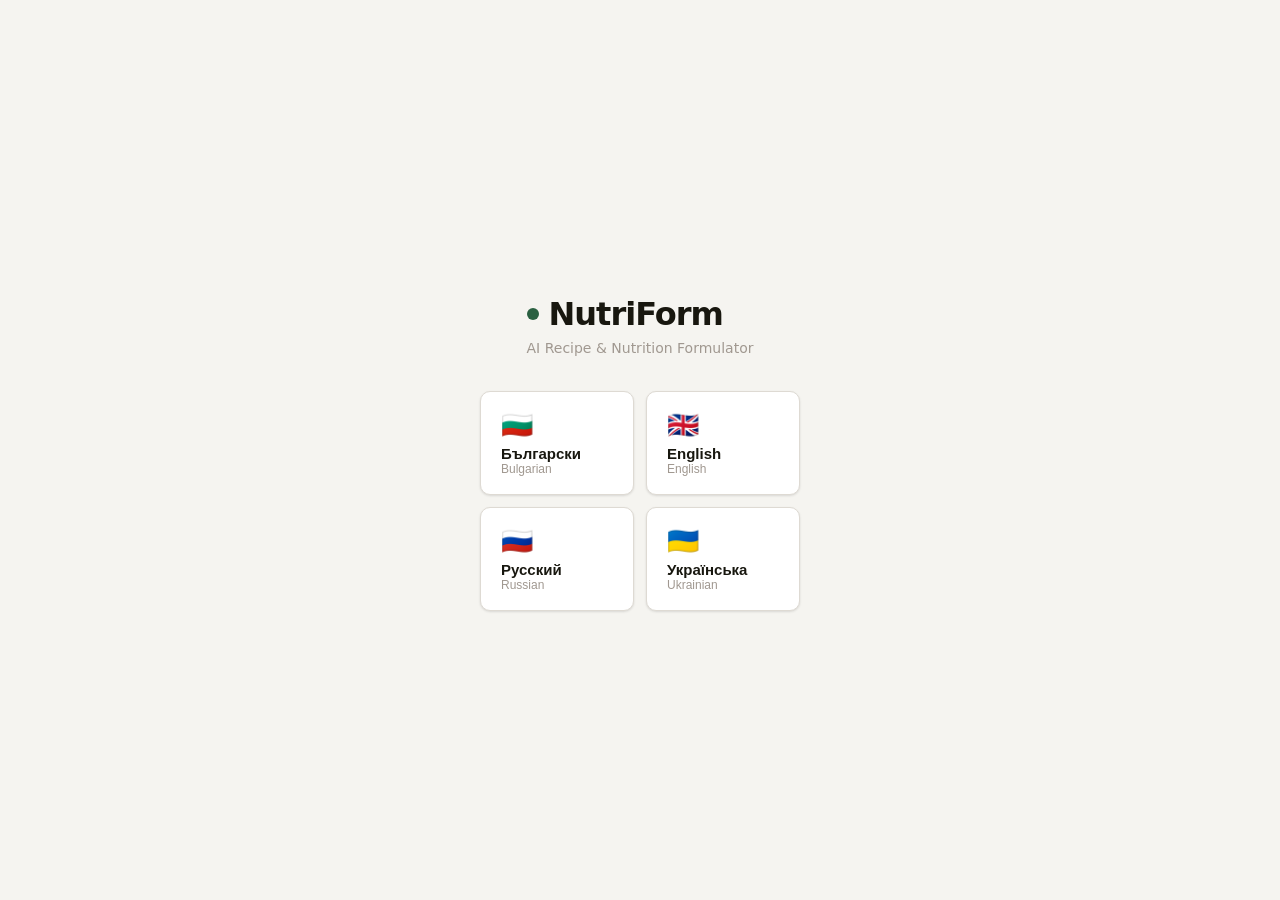
==== public/index.html @ 62bfd59a "Tier3 I+K: Nutri-Score оценка + проверка на хранителни твърдения - K: Nutri-Score A–E (официален опр" ====
<!DOCTYPE html>
<html lang="bg">
<head>
<meta charset="UTF-8">
<meta name="viewport" content="width=device-width, initial-scale=1.0, viewport-fit=cover">
<title>NutriForm</title>

<!-- PWA -->
<link rel="manifest" href="manifest.webmanifest">
<meta name="theme-color" content="#2a6041">
<meta name="description" content="Хранителни стойности, EU етикети и AI анализ на рецепти за храни и фуражи.">
<!-- iOS -->
<meta name="apple-mobile-web-app-capable" content="yes">
<meta name="mobile-web-app-capable" content="yes">
<meta name="apple-mobile-web-app-status-bar-style" content="default">
<meta name="apple-mobile-web-app-title" content="NutriForm">
<link rel="apple-touch-icon" href="icons/apple-touch-icon.png">
<link rel="icon" type="image/png" sizes="32x32" href="icons/favicon-32.png">

<link rel="preconnect" href="https://fonts.googleapis.com">
<link href="https://fonts.googleapis.com/css2?family=Caveat:wght@600&family=Playfair+Display:wght@800&family=Oswald:wght@600&family=Cormorant+Garamond:wght@700&display=swap" rel="stylesheet">
<link rel="stylesheet" href="styles.css">
</head>
<body>
 
<!-- LANGUAGE SELECTION SCREEN -->
<div id="lang-screen">
  <div>
    <div class="lang-logo"><div class="lang-logo-dot"></div>NutriForm</div>
    <div class="lang-tagline" id="lang-tagline">AI Recipe & Nutrition Formulator</div>
  </div>
  <div class="lang-grid">
    <button class="lang-btn" onclick="selectLang('bg')">
      <span class="flag">🇧🇬</span>
      <div class="lang-name">Български</div>
      <div class="lang-native">Bulgarian</div>
    </button>
    <button class="lang-btn" onclick="selectLang('en')">
      <span class="flag">🇬🇧</span>
      <div class="lang-name">English</div>
      <div class="lang-native">English</div>
    </button>
    <button class="lang-btn" onclick="selectLang('ru')">
      <span class="flag">🇷🇺</span>
      <div class="lang-name">Русский</div>
      <div class="lang-native">Russian</div>
    </button>
    <button class="lang-btn" onclick="selectLang('uk')">
      <span class="flag">🇺🇦</span>
      <div class="lang-name">Українська</div>
      <div class="lang-native">Ukrainian</div>
    </button>
  </div>
</div>
 
<!-- MAIN APP -->
<div id="app">
  <div class="topbar">
    <div class="logo"><div class="logo-dot"></div>NutriForm</div>
    <div class="topbar-right">
      <span id="topbar-sub" style="font-size:12px; color:var(--text3)"></span>
      <button class="lang-switch" onclick="switchLang()" id="lang-switch-btn">🌐 Language</button>
    </div>
  </div>
 
  <div class="layout">
    <!-- LEFT -->
    <div>
      <div class="mode-toggle" style="margin-bottom:1.25rem">
        <button class="mode-btn on" id="ptype-human" onclick="setProductType('human')">🍞 Human food</button>
        <button class="mode-btn" id="ptype-feed" onclick="setProductType('feed')">🐕 Pet feed</button>
      </div>
 
      <div class="card">
        <div class="card-header"><span>📋</span><h2 id="lbl-product-info">Product Info</h2></div>
        <div class="card-body">
          <div class="row">
            <div class="field" style="flex:2">
              <label id="lbl-product-name">Product name</label>
              <input type="text" id="product-name" oninput="onDataChange()">
            </div>
            <div class="field" style="flex:0 0 110px">
              <label id="lbl-serving">Serving (g)</label>
              <input type="number" id="serving-size" value="100" min="1" oninput="onDataChange()">
            </div>
          </div>
        </div>
      </div>
 
      <div class="card card-ingredients">
        <div class="card-header"><span>🧪</span><h2 id="lbl-ingredients">Ingredients</h2></div>
        <div class="card-body">
          <table class="ing-table">
            <thead>
              <tr>
                <th id="th-name">Ingredient</th>
                <th class="right" id="th-amount">Amount (g)</th>
                <th class="right" id="th-kcal">kcal</th>
                <th></th>
              </tr>
            </thead>
            <tbody id="ing-tbody"></tbody>
          </table>
 
          <div style="margin-top:12px; border-top:1px solid var(--border); padding-top:12px;">
            <div class="row" style="align-items:flex-end; gap:8px;">
              <div class="field" style="flex:2; margin-bottom:0; position:relative">
                <label id="lbl-add-ing">Add ingredient</label>
                <div class="ing-search-wrap">
                  <input type="text" id="ing-search" autocomplete="off" oninput="onIngSearch()" onkeydown="onIngKeydown(event)">
                  <div class="search-status" id="search-status"></div>
                </div>
                <div class="suggestions-dropdown" id="suggestions" style="display:none"></div>
              </div>
              <div class="field" style="flex:0 0 90px; margin-bottom:0">
                <label id="lbl-amount">Amount (g)</label>
                <input type="number" id="ing-amount" placeholder="g" min="0.1" step="0.1" onkeydown="if(event.key==='Enter') addIngredient()">
              </div>
              <div style="padding-bottom:1px">
                <button class="btn" onclick="addIngredient()" id="btn-add">+ Add</button>
              </div>
            </div>
            <div class="total-row">
              <span id="lbl-total-weight">Total batch weight:</span>
              <span id="total-weight-val" style="font-weight:600">0 g</span>
            </div>
            <div class="total-row" style="align-items:center">
              <span id="lbl-cooked-weight">Weight after cooking (g):</span>
              <input type="number" id="cooked-weight" min="0" step="1" placeholder="—" oninput="onDataChange()"
                style="width:90px; text-align:right; padding:4px 6px; font-size:13px; border:1px solid var(--border); border-radius:5px; background:var(--surface); color:var(--text); font-family:inherit;">
            </div>
            <div id="cooked-hint" style="font-size:11px; color:var(--text3); margin-top:4px;"></div>
          </div>
        </div>
      </div>
 
      <div class="card">
        <div class="card-header"><span>⚠️</span><h2 id="lbl-allergens">Allergens (EU 1169/2011)</h2></div>
        <div class="card-body">
          <div class="allergen-grid" id="allergen-grid"></div>
        </div>
      </div>

      <div class="card">
        <div class="card-header"><span>🧫</span><h2 id="lbl-additives">Additives (E numbers)</h2></div>
        <div class="card-body">
          <div class="row" style="align-items:flex-end; gap:8px;">
            <div class="field" style="flex:1; margin-bottom:0">
              <label id="lbl-additive-pick">Add additive</label>
              <select id="additive-select"></select>
            </div>
            <div style="padding-bottom:1px">
              <button class="btn" id="btn-add-additive" onclick="addAdditiveFromSelect()">+ Add</button>
            </div>
          </div>
          <button class="btn" id="btn-add-custom-additive" onclick="addCustomAdditive()" style="margin-top:8px; font-size:12px;">+ Other additive…</button>
          <div id="additive-list" style="margin-top:10px"></div>
        </div>
      </div>

      <div class="card">
        <div class="card-header"><span>💾</span><h2 id="lbl-saved">Saved recipes</h2></div>
        <div class="card-body">
          <button class="btn btn-green" id="btn-save-recipe" onclick="saveCurrentRecipe()">💾 Save recipe</button>
          <div id="saved-status"></div>
          <div id="saved-list"></div>
        </div>
      </div>
    </div>

    <!-- RIGHT -->
    <div class="card">
      <div class="tabs">
        <button class="tab-btn active" onclick="showTab('nutrition')" id="tab-btn-nutrition">Nutrition</button>
        <button class="tab-btn" onclick="showTab('label')" id="tab-btn-label">Label</button>
        <button class="tab-btn" onclick="showTab('ai')" id="tab-btn-ai">AI Analysis</button>
      </div>
 
      <!-- NUTRITION -->
      <div class="tab-pane active" id="pane-nutrition">
        <div class="macro-grid">
          <div class="macro-cell"><div class="macro-val" id="r-cal">—</div><div class="macro-lbl" id="lbl-kcal">kcal</div></div>
          <div class="macro-cell"><div class="macro-val" id="r-prot">—</div><div class="macro-lbl" id="lbl-prot">protein</div></div>
          <div class="macro-cell"><div class="macro-val" id="r-carb">—</div><div class="macro-lbl" id="lbl-carb">carbs</div></div>
          <div class="macro-cell"><div class="macro-val" id="r-fat">—</div><div class="macro-lbl" id="lbl-fat">fat</div></div>
        </div>
        <div style="font-size:12px; color:var(--text3); margin-bottom:12px" id="per-serving-label">Per 100g serving</div>
        <div id="detail-rows"></div>
        <div class="prog-wrap" id="prog-wrap" style="display:none">
          <div class="prog-label" id="lbl-macro-dist">Macro distribution</div>
          <div class="prog-row">
            <div class="prog-header"><span id="lbl-pr-prot">Protein</span><span id="pct-prot">0%</span></div>
            <div class="prog-bar"><div class="prog-fill" id="bar-prot" style="width:0%;background:var(--green)"></div></div>
          </div>
          <div class="prog-row">
            <div class="prog-header"><span id="lbl-pr-carb">Carbs</span><span id="pct-carb">0%</span></div>
            <div class="prog-bar"><div class="prog-fill" id="bar-carb" style="width:0%;background:#d4840a"></div></div>
          </div>
          <div class="prog-row">
            <div class="prog-header"><span id="lbl-pr-fat">Fat</span><span id="pct-fat">0%</span></div>
            <div class="prog-bar"><div class="prog-fill" id="bar-fat" style="width:0%;background:#c44a2a"></div></div>
          </div>
        </div>
        <div id="quality-panel"></div>
      </div>
 
      <!-- LABEL -->
      <div class="tab-pane" id="pane-label">
        <div class="mode-toggle">
          <button class="mode-btn on" id="mode-calc" onclick="setLabelMode('calc')">Calculated</button>
          <button class="mode-btn" id="mode-lab" onclick="setLabelMode('lab')">Lab analysis</button>
        </div>
        <div id="feed-inputs" style="display:none">
          <div class="lab-note" id="feed-note">Enter analytical constituents from your lab report (BFSA/БАБХ).</div>
          <div class="lab-grid">
            <div class="field"><label id="fl-protein">Crude protein (%)</label><input type="number" id="feed-protein" step="0.1" min="0" oninput="updateResults()"></div>
            <div class="field"><label id="fl-fat">Crude fats (%)</label><input type="number" id="feed-fat" step="0.1" min="0" oninput="updateResults()"></div>
            <div class="field"><label id="fl-fibre">Crude fibre (%)</label><input type="number" id="feed-fibre" step="0.1" min="0" oninput="updateResults()"></div>
            <div class="field"><label id="fl-ash">Crude ash (%)</label><input type="number" id="feed-ash" step="0.1" min="0" oninput="updateResults()"></div>
            <div class="field"><label id="fl-moisture">Moisture (%)</label><input type="number" id="feed-moisture" step="0.1" min="0" oninput="updateResults()"></div>
            <div class="field"><label id="fl-species">Species</label>
              <select id="feed-species" onchange="updateResults()">
                <option value="dog">Dog</option>
                <option value="cat">Cat</option>
              </select>
            </div>
          </div>
          <div class="field"><label id="fl-additives">Additives (vitamins, trace elements) — optional</label>
            <input type="text" id="feed-additives" oninput="updateResults()" placeholder="Vitamin A 12000 IU/kg; Vitamin D3 1200 IU/kg; Zinc 95 mg/kg">
          </div>
          <div class="field"><label id="fl-composition">Composition (ingredients, descending order)</label>
            <input type="text" id="feed-composition" oninput="updateResults()" placeholder="Chicken meat (40%), rice, carrots, fish oil...">
          </div>
        </div>
        <div id="lab-inputs" style="display:none">
          <div class="lab-note" id="lab-note">Enter values per 100 g from your laboratory report.</div>
          <div class="lab-grid">
            <div class="field"><label id="ll-kcal">Energy (kcal)</label><input type="number" id="lab-kcal" step="0.1" min="0" oninput="updateResults()"></div>
            <div class="field"><label id="ll-fat">Fat (g)</label><input type="number" id="lab-fat" step="0.1" min="0" oninput="updateResults()"></div>
            <div class="field"><label id="ll-satfat">Saturates (g)</label><input type="number" id="lab-satfat" step="0.1" min="0" oninput="updateResults()"></div>
            <div class="field"><label id="ll-carb">Carbohydrate (g)</label><input type="number" id="lab-carb" step="0.1" min="0" oninput="updateResults()"></div>
            <div class="field"><label id="ll-sugar">Sugars (g)</label><input type="number" id="lab-sugar" step="0.1" min="0" oninput="updateResults()"></div>
            <div class="field"><label id="ll-fiber">Fibre (g)</label><input type="number" id="lab-fiber" step="0.1" min="0" oninput="updateResults()"></div>
            <div class="field"><label id="ll-prot">Protein (g)</label><input type="number" id="lab-prot" step="0.1" min="0" oninput="updateResults()"></div>
            <div class="field"><label id="ll-salt">Salt (g)</label><input type="number" id="lab-salt" step="0.01" min="0" oninput="updateResults()"></div>
          </div>
        </div>
        <div class="eu-label" id="eu-label">
          <div class="el-title" id="el-name">Product</div>
          <div class="el-serv" id="el-batch"></div>
          <div style="font-size:12px; font-weight:700; border-bottom:4px solid #111; padding-bottom:3px; margin-bottom:3px;" id="el-per100">Хранителна информация на 100 г</div>
          <div id="el-rows"></div>
          <div class="el-composition" id="el-composition" style="display:none"></div>
          <div class="el-allergens" id="el-allergens" style="display:none"></div>
          <div class="el-note" id="el-note"></div>
        </div>
        <label class="quid-row" style="display:flex; align-items:center; gap:8px; margin-top:12px; font-size:13px; text-transform:none; letter-spacing:0; color:var(--text); cursor:pointer; font-weight:400;">
          <input type="checkbox" id="quid-toggle" onchange="updateResults()" style="width:auto;">
          <span id="lbl-quid">Show ingredient % (QUID)</span>
        </label>
        <div class="print-controls" style="grid-template-columns:1fr 1fr; border-top:none; padding-top:0; margin-top:14px;">
          <div>
            <label id="lbl-font">Font</label>
            <select id="label-font" onchange="applyLabelDesign()">
              <option value="narrow">Narrow</option>
              <option value="modern">Modern</option>
              <option value="classic">Classic</option>
            </select>
          </div>
          <div>
            <label id="lbl-title-font">Title font</label>
            <select id="label-title-font" onchange="applyLabelDesign()">
              <option value="same">Same as table</option>
              <option value="script">Script ✍</option>
              <option value="elegant">Elegant</option>
              <option value="bold">Bold poster</option>
              <option value="garamond">Garamond</option>
            </select>
          </div>
          <div>
            <label id="lbl-border">Border</label>
            <select id="label-border" onchange="applyLabelDesign()">
              <option value="thick">■ Thick</option>
              <option value="thin">□ Thin</option>
              <option value="none">— None</option>
            </select>
          </div>
          <div>
            <label id="lbl-color">Color</label>
            <select id="label-color" onchange="applyLabelDesign()">
              <option value="#111111">⬛ Black</option>
              <option value="#1d4a33">🟩 Green</option>
              <option value="#1a3a5c">🟦 Navy</option>
              <option value="#4a2c17">🟫 Brown</option>
              <option value="#6b1d2a">🟥 Bordeaux</option>
              <option value="#4a3463">🟪 Plum</option>
              <option value="#1f5c5c">🌊 Teal</option>
              <option value="#8a5a1e">🟨 Ochre</option>
              <option value="#3d3d3d">◼ Graphite</option>
              <option value="#5c4033">🤎 Chocolate</option>
            </select>
          </div>
        </div>
        <div class="print-controls">
          <div>
            <label id="lbl-label-size">Label size</label>
            <select id="label-size">
              <option value="S">S — 55×70 mm (12/стр.)</option>
              <option value="M" selected>M — 70×95 mm (6/стр.)</option>
              <option value="L">L — 95×130 mm (2/стр.)</option>
            </select>
          </div>
          <div>
            <label id="lbl-copies">Copies</label>
            <input type="number" id="label-copies" value="6" min="1" max="30">
          </div>
        </div>
        <button class="btn btn-green" onclick="printLabels()" style="margin-top:12px" id="btn-print">🖨 Print labels</button>
      </div>
 
      <!-- AI -->
      <div class="tab-pane" id="pane-ai">
        <button class="btn btn-green" onclick="analyzeWithAI()" id="btn-analyze">✨ Analyze with AI</button>
        <div style="margin-top:16px; padding-top:14px; border-top:1px solid var(--border)">
          <div class="goal-select">
            <label id="lbl-goal">Improvement goal</label>
            <select id="improve-goal">
              <option value="protein">↑ Protein</option>
              <option value="salt">↓ Salt</option>
              <option value="fiber">↑ Fiber</option>
              <option value="kcal">↓ Calories</option>
              <option value="overall">★ Overall</option>
            </select>
          </div>
          <button class="btn btn-amber" onclick="improveRecipe()" id="btn-improve">🔧 Improve recipe</button>
        </div>
        <div id="ai-output"></div>
      </div>
    </div>
  </div>
</div>

<!-- Редактор на хранителни стойности на съставка -->
<div id="edit-modal" class="modal-overlay" style="display:none">
  <div class="modal-card">
    <h3 id="em-title" class="modal-title"></h3>
    <div id="em-name" class="em-name"></div>
    <div class="em-grid">
      <div class="em-field"><span></span><input id="em-cal" type="number" step="0.1" min="0"></div>
      <div class="em-field"><span></span><input id="em-prot" type="number" step="0.1" min="0"></div>
      <div class="em-field"><span></span><input id="em-carb" type="number" step="0.1" min="0"></div>
      <div class="em-field"><span></span><input id="em-fat" type="number" step="0.1" min="0"></div>
      <div class="em-field"><span></span><input id="em-sat" type="number" step="0.1" min="0"></div>
      <div class="em-field"><span></span><input id="em-fiber" type="number" step="0.1" min="0"></div>
      <div class="em-field"><span></span><input id="em-sugar" type="number" step="0.1" min="0"></div>
      <div class="em-field"><span></span><input id="em-sodium" type="number" step="1" min="0"></div>
    </div>
    <div class="em-actions">
      <button id="em-save" class="btn btn-green" onclick="saveEditIngredient()"></button>
      <button id="em-cancel" class="btn" onclick="closeEditModal()"></button>
    </div>
  </div>
</div>

<script src="data.js"></script>
<script src="app.js"></script>
<script>
  // Регистрация на service worker (PWA — офлайн + инсталиране)
  if ('serviceWorker' in navigator) {
    window.addEventListener('load', () => {
      navigator.serviceWorker.register('sw.js').catch(() => {});
    });
  }
</script>
</body>
</html>
---- public/styles.css ----
:root {
  --bg: #f5f4f0;
  --surface: #ffffff;
  --surface2: #edecea;
  --border: #dedad3;
  --border2: #c8c3ba;
  --text: #18170f;
  --text2: #6a6358;
  --text3: #a09890;
  --green: #2a6041;
  --green-bg: #d4eddc;
  --green-light: #e8f5eb;
  --amber: #7a5a18;
  --amber-bg: #fef0c0;
  --red: #8f2a22;
  --red-bg: #fde4e2;
  --blue: #1a4f7a;
  --blue-bg: #dbeafe;
  --radius: 10px;
  --rsm: 6px;
  --shadow: 0 1px 3px rgba(0,0,0,0.07), 0 1px 2px rgba(0,0,0,0.05);
}
* { box-sizing: border-box; margin: 0; padding: 0; }
html { background: var(--bg); overscroll-behavior: none; }
body { font-family: -apple-system, BlinkMacSystemFont, 'Segoe UI', system-ui, sans-serif; background: var(--bg); color: var(--text); min-height: 100vh; font-size: 15px; line-height: 1.5; overscroll-behavior: none; }
 
/* LANG SCREEN */
#lang-screen {
  position: fixed; inset: 0; background: var(--bg);
  display: flex; align-items: center; justify-content: center;
  z-index: 100; flex-direction: column; gap: 2rem;
}
.lang-logo { font-size: 32px; font-weight: 700; letter-spacing: -1px; color: var(--text); display: flex; align-items: center; gap: 10px; }
.lang-logo-dot { width: 12px; height: 12px; background: var(--green); border-radius: 50%; }
.lang-tagline { font-size: 14px; color: var(--text3); text-align: center; }
.lang-grid { display: grid; grid-template-columns: repeat(2, 1fr); gap: 12px; width: 320px; }
.lang-btn {
  padding: 18px 20px; border-radius: var(--radius); border: 1.5px solid var(--border);
  background: var(--surface); cursor: pointer; text-align: left;
  transition: all 0.15s; box-shadow: var(--shadow);
}
.lang-btn:hover { border-color: var(--green); background: var(--green-light); }
.lang-btn .flag { font-size: 26px; display: block; margin-bottom: 4px; }
.lang-btn .lang-name { font-size: 15px; font-weight: 600; color: var(--text); }
.lang-btn .lang-native { font-size: 12px; color: var(--text3); }
 
/* APP */
#app { display: none; }
.topbar {
  background: var(--surface); border-bottom: 1px solid var(--border);
  padding: 0 2rem; display: flex; align-items: center; justify-content: space-between;
  height: 54px; position: sticky; top: 0; z-index: 10; box-shadow: var(--shadow);
}
.logo { font-size: 18px; font-weight: 700; letter-spacing: -0.5px; display: flex; align-items: center; gap: 8px; }
.logo-dot { width: 9px; height: 9px; background: var(--green); border-radius: 50%; }
.topbar-right { display: flex; align-items: center; gap: 10px; }
.lang-switch { font-size: 12px; color: var(--text3); cursor: pointer; padding: 4px 8px; border-radius: var(--rsm); border: 1px solid var(--border); background: transparent; }
.lang-switch:hover { background: var(--surface2); }
 
.layout {
  max-width: 1140px; margin: 0 auto; padding: 1.5rem 2rem;
  display: grid; grid-template-columns: 1fr 400px; gap: 1.5rem; align-items: start;
}
@media (max-width: 820px) { .layout { grid-template-columns: 1fr; padding: 1rem; } }
 
.card { background: var(--surface); border: 1px solid var(--border); border-radius: var(--radius); overflow: hidden; box-shadow: var(--shadow); margin-bottom: 1.25rem; }
.card:last-child { margin-bottom: 0; }
/* картата „Съставки" не бива да отрязва падащото меню с предложенията */
.card-ingredients { overflow: visible; }
.card-ingredients > .card-header { border-top-left-radius: var(--radius); border-top-right-radius: var(--radius); }
.card-header { padding: 0.875rem 1.25rem; border-bottom: 1px solid var(--border); display: flex; align-items: center; gap: 8px; background: var(--surface); }
.card-header h2 { font-size: 13px; font-weight: 600; color: var(--text); letter-spacing: 0.01em; }
.card-body { padding: 1.25rem; }
 
label { font-size: 11px; font-weight: 600; color: var(--text2); display: block; margin-bottom: 5px; text-transform: uppercase; letter-spacing: 0.05em; }
input[type=text], input[type=number], input[type=password], select {
  width: 100%; padding: 8px 10px; border: 1px solid var(--border); border-radius: var(--rsm);
  font-size: 14px; background: var(--bg); color: var(--text); outline: none; transition: border-color 0.15s;
  font-family: inherit;
}
input:focus, select:focus { border-color: var(--green); box-shadow: 0 0 0 3px rgba(42,96,65,0.1); }
.field { margin-bottom: 1rem; }
.row { display: flex; gap: 10px; }
.row .field { flex: 1; }
 
/* INGREDIENT SEARCH */
.ing-search-wrap { position: relative; }
.ing-search-wrap input { padding-right: 80px; }
.search-status {
  position: absolute; right: 8px; top: 50%; transform: translateY(-50%);
  font-size: 11px; color: var(--text3); display: flex; align-items: center; gap: 4px;
}
.search-spinner { width: 12px; height: 12px; border: 1.5px solid var(--border); border-top-color: var(--green); border-radius: 50%; animation: spin 0.7s linear infinite; }
@keyframes spin { to { transform: rotate(360deg); } }
 
.suggestions-dropdown {
  position: absolute; top: calc(100% + 4px); left: 0; right: 0;
  background: var(--surface); border: 1px solid var(--border); border-radius: var(--radius);
  box-shadow: 0 8px 24px rgba(0,0,0,0.12); z-index: 50; max-height: 280px; overflow-y: auto;
}
.suggestion-item {
  padding: 10px 14px; cursor: pointer; font-size: 13px; transition: background 0.1s;
  border-bottom: 1px solid var(--border); display: flex; justify-content: space-between; align-items: center;
}
.suggestion-item:last-child { border-bottom: none; }
.suggestion-item:hover, .suggestion-item.selected { background: var(--green-light); }
.suggestion-item .sug-name { font-weight: 500; }
.suggestion-item .sug-kcal { font-size: 11px; color: var(--text3); }
.suggestion-source { font-size: 10px; padding: 1px 5px; border-radius: 3px; margin-left: 6px; }
.src-usda { background: var(--blue-bg); color: var(--blue); }
.src-ai { background: var(--green-bg); color: var(--green); }
.src-local { background: var(--surface2); color: var(--text2); }
.no-results { padding: 14px; font-size: 13px; color: var(--text3); text-align: center; }
 
/* TABLE */
.ing-table { width: 100%; border-collapse: collapse; }
.ing-table th { font-size: 10px; color: var(--text3); font-weight: 600; text-align: left; padding: 4px 8px 8px; text-transform: uppercase; letter-spacing: 0.05em; }
.ing-table th.right { text-align: right; }
.ing-table td { padding: 6px 8px; border-top: 1px solid var(--border); font-size: 13px; vertical-align: middle; }
.ing-table tr:hover td { background: var(--bg); }
.ing-name-cell { font-weight: 500; display: flex; align-items: center; gap: 6px; flex-wrap: wrap; }
.badge { font-size: 10px; padding: 1px 6px; border-radius: 3px; font-weight: 500; }
.badge-ai { background: var(--green-bg); color: var(--green); }
.badge-usda { background: var(--blue-bg); color: var(--blue); }
.badge-unk { background: var(--amber-bg); color: var(--amber); }
.del-btn { width: 28px; height: 28px; border-radius: 5px; border: 1px solid var(--border); background: transparent; cursor: pointer; color: var(--text3); font-size: 13px; display: flex; align-items: center; justify-content: center; transition: all 0.12s; }
.del-btn:hover { background: var(--red-bg); color: var(--red); border-color: #f0b0aa; }
.total-row { display: flex; justify-content: space-between; font-size: 12px; color: var(--text2); padding: 8px 0 0; border-top: 1px solid var(--border); margin-top: 8px; }
 
.btn { padding: 8px 14px; border-radius: var(--rsm); border: 1px solid var(--border); background: var(--surface); cursor: pointer; font-size: 13px; font-weight: 500; color: var(--text); transition: all 0.12s; font-family: inherit; }
.btn:hover { background: var(--bg); border-color: var(--border2); }
.btn-green { background: var(--green); color: #fff; border-color: var(--green); width: 100%; padding: 10px; font-size: 14px; }
.btn-green:hover { background: #235236; }
.btn-green:disabled { background: var(--border2); border-color: var(--border2); cursor: not-allowed; }
 
/* TABS */
.tabs { display: flex; border-bottom: 1px solid var(--border); }
.tab-btn { padding: 11px 16px; font-size: 13px; font-weight: 500; border: none; background: transparent; cursor: pointer; color: var(--text2); border-bottom: 2px solid transparent; margin-bottom: -1px; transition: all 0.15s; font-family: inherit; }
.tab-btn.active { color: var(--green); border-bottom-color: var(--green); }
.tab-pane { display: none; padding: 1.25rem; }
.tab-pane.active { display: block; }
 
/* MACROS */
.macro-grid { display: grid; grid-template-columns: repeat(4,1fr); gap: 8px; margin-bottom: 1rem; }
.macro-cell { background: var(--bg); border-radius: var(--rsm); padding: 12px 6px; text-align: center; }
.macro-val { font-size: 20px; font-weight: 700; }
.macro-lbl { font-size: 10px; color: var(--text3); margin-top: 2px; text-transform: uppercase; letter-spacing: 0.04em; }
.detail-row { display: flex; justify-content: space-between; font-size: 13px; padding: 5px 0; border-top: 1px solid var(--border); }
.detail-row .lbl { color: var(--text2); }
.detail-row .val { font-weight: 500; }
.prog-wrap { margin-top: 1rem; }
.prog-label { font-size: 11px; font-weight: 600; color: var(--text3); text-transform: uppercase; letter-spacing: 0.05em; margin-bottom: 10px; }
.prog-row { margin-bottom: 8px; }
.prog-header { display: flex; justify-content: space-between; font-size: 12px; margin-bottom: 3px; }
.prog-bar { height: 5px; background: var(--border); border-radius: 3px; overflow: hidden; }
.prog-fill { height: 100%; border-radius: 3px; transition: width 0.4s; }
 
/* EU LABEL */
.eu-label { max-width: 290px; border: 2px solid #111; border-radius: 3px; padding: 12px; font-family: 'Arial Narrow', Arial, sans-serif; }
.eu-label .el-title { font-size: 26px; font-weight: 900; border-bottom: 8px solid #111; padding-bottom: 3px; margin-bottom: 3px; line-height: 1.1; }
.eu-label .el-serv { font-size: 11px; margin-bottom: 8px; }
.eu-label .el-cal-row { display: flex; justify-content: space-between; align-items: baseline; border-bottom: 4px solid #111; padding-bottom: 5px; margin-bottom: 5px; }
.eu-label .el-cal-lbl { font-size: 13px; font-weight: 700; }
.eu-label .el-cal-num { font-size: 34px; font-weight: 900; line-height: 1; }
.eu-label .el-row { display: flex; justify-content: space-between; font-size: 12px; padding: 2px 0; border-bottom: 0.5px solid #aaa; }
.eu-label .el-row.bold { font-weight: 700; }
.eu-label .el-row.sub { padding-left: 14px; }
.eu-label .nut-row { display: grid; grid-template-columns: 1fr auto auto auto; gap: 6px; font-size: 11px; padding: 2px 0; border-bottom: 0.5px solid #aaa; align-items: baseline; }
.eu-label .nut-row .elc-v { text-align: right; min-width: 44px; white-space: nowrap; }
.eu-label .nut-row .elc-ri { text-align: right; min-width: 26px; color: #444; }
.eu-label .nut-row.head { font-size: 8.5px; font-weight: 700; color: #333; border-bottom: 1.5px solid #111; }
.eu-label .nut-row.bold { font-weight: 700; }
.eu-label .nut-row.sub .elc-name { padding-left: 12px; font-weight: 400; }
.eu-label .el-note { font-size: 8.5px; color: #555; margin-top: 7px; border-top: 0.5px solid #aaa; padding-top: 5px; }
 
/* AI */
.api-notice { background: var(--amber-bg); border: 1px solid #e8cc70; border-radius: var(--rsm); padding: 10px 12px; font-size: 12px; color: var(--amber); margin-bottom: 1rem; }
.api-notice strong { display: block; margin-bottom: 2px; font-size: 13px; }
.ai-result { font-size: 14px; line-height: 1.75; margin-top: 1rem; }
.ai-result h3, .ai-result strong { font-weight: 600; }
.score-pill { display: inline-flex; align-items: center; gap: 6px; padding: 5px 14px; border-radius: 20px; font-size: 13px; font-weight: 700; margin-bottom: 12px; }
.score-hi { background: var(--green-bg); color: var(--green); }
.score-mid { background: var(--amber-bg); color: var(--amber); }
.score-lo { background: var(--red-bg); color: var(--red); }
.loading-row { display: flex; align-items: center; gap: 8px; font-size: 13px; color: var(--text3); padding: 12px 0; }
.err-box { padding: 10px 12px; background: var(--red-bg); color: var(--red); border-radius: var(--rsm); font-size: 13px; margin-top: 10px; }
 
/* ALLERGENS */
.allergen-grid { display: grid; grid-template-columns: repeat(2, 1fr); gap: 4px; }
.allergen-chip { display: flex; align-items: center; gap: 7px; padding: 7px 10px; border-radius: var(--rsm); border: 1px solid var(--border); cursor: pointer; font-size: 12.5px; transition: all 0.12s; background: var(--bg); }
.allergen-chip:hover { border-color: var(--border2); }
.allergen-chip.on { background: var(--amber-bg); border-color: #e8cc70; color: var(--amber); font-weight: 600; }
.allergen-chip input { display: none; }
/* PRINT CONTROLS */
.print-controls { display: grid; grid-template-columns: 1fr 1fr; gap: 10px; margin-top: 14px; padding-top: 14px; border-top: 1px solid var(--border); }
/* IMPROVE */
.goal-select { margin-bottom: 10px; }
.btn-amber { background: #8a6d1f; color: #fff; border-color: #8a6d1f; width: 100%; padding: 10px; font-size: 14px; margin-top: 10px; }
.btn-amber:hover { background: #74591a; }
.el-allergens { font-size: 11px; margin-top: 6px; padding-top: 5px; border-top: 1px solid #aaa; }
.el-allergens b { font-weight: 800; }
 
/* LAB MODE */
.mode-toggle { display: flex; gap: 0; margin-bottom: 14px; border: 1px solid var(--border); border-radius: var(--rsm); overflow: hidden; }
.mode-btn { flex: 1; padding: 9px; font-size: 13px; font-weight: 500; border: none; background: var(--bg); cursor: pointer; color: var(--text2); font-family: inherit; transition: all 0.15s; }
.mode-btn.on { background: var(--green); color: #fff; font-weight: 600; }
.lab-grid { display: grid; grid-template-columns: 1fr 1fr; gap: 8px; margin-bottom: 14px; }
.lab-grid .field { margin-bottom: 0; }
.lab-grid input { font-size: 13px; padding: 7px 9px; }
.lab-note { font-size: 11.5px; color: var(--text2); background: var(--bg); border-radius: var(--rsm); padding: 8px 10px; margin-bottom: 12px; line-height: 1.5; }

/* SAVED RECIPES */
#saved-status { font-size: 12px; color: var(--green); font-weight: 500; min-height: 14px; margin-top: 8px; }
.saved-item { display: flex; justify-content: space-between; align-items: center; gap: 10px; padding: 9px 0; border-top: 1px solid var(--border); }
.saved-item:first-child { border-top: none; }
.saved-meta { min-width: 0; }
.saved-name { font-size: 13px; font-weight: 600; white-space: nowrap; overflow: hidden; text-overflow: ellipsis; }
.saved-sub { font-size: 11px; color: var(--text3); margin-top: 1px; }
.saved-actions { display: flex; gap: 6px; align-items: center; flex-shrink: 0; }
.saved-actions .btn { padding: 5px 10px; font-size: 12px; }

/* ADDITIVES */
#additive-select { font-size: 13px; }
.additive-chip { display: inline-flex; align-items: center; gap: 6px; background: var(--surface2); color: var(--text); font-size: 12px; padding: 4px 6px 4px 10px; border-radius: 14px; margin: 0 6px 6px 0; }
.additive-chip button { border: none; background: var(--border2); color: #fff; width: 16px; height: 16px; border-radius: 50%; font-size: 10px; line-height: 1; cursor: pointer; display: flex; align-items: center; justify-content: center; padding: 0; }
.additive-chip button:hover { background: var(--red); }
.el-composition { font-size: 9.5px; margin-top: 6px; line-height: 1.35; }
.el-composition b { font-weight: 800; }
.auto-badge { margin-left: auto; font-size: 9px; font-weight: 600; text-transform: uppercase; letter-spacing: 0.03em; color: var(--green); background: var(--green-bg); padding: 1px 5px; border-radius: 8px; }
.amt-edit { width: 56px; text-align: right; padding: 3px 5px; font-size: 13px; border: 1px solid var(--border); border-radius: 5px; background: var(--surface); color: var(--text); margin-right: 3px; font-family: inherit; }
.amt-edit:focus { border-color: var(--green); outline: none; box-shadow: 0 0 0 2px rgba(42,96,65,0.12); }
.amt-edit::-webkit-outer-spin-button, .amt-edit::-webkit-inner-spin-button { margin: 0; }
/* EDIT MODAL */
.modal-overlay { position: fixed; inset: 0; background: rgba(0,0,0,0.45); display: flex; align-items: center; justify-content: center; z-index: 1000; padding: 1rem; }
.modal-card { background: var(--surface); border-radius: var(--radius); padding: 1.25rem; max-width: 420px; width: 100%; box-shadow: 0 12px 40px rgba(0,0,0,0.25); max-height: 90vh; overflow: auto; }
.modal-title { font-size: 15px; font-weight: 600; margin-bottom: 4px; }
.em-name { font-size: 13px; color: var(--text2); margin-bottom: 12px; font-weight: 500; }
.em-grid { display: grid; grid-template-columns: 1fr 1fr; gap: 10px; }
.em-field { display: flex; flex-direction: column; gap: 4px; }
.em-field span { font-size: 11px; color: var(--text2); font-weight: 500; }
.em-field input { padding: 7px 9px; border: 1px solid var(--border); border-radius: var(--rsm); font-size: 14px; background: var(--bg); color: var(--text); font-family: inherit; outline: none; }
.em-field input:focus { border-color: var(--green); }
.em-actions { display: flex; gap: 8px; margin-top: 16px; }
.em-actions .btn { flex: 1; padding: 10px; }
/* QUALITY PANEL (Nutri-Score + claims) */
#quality-panel { margin-top: 1rem; }
.quality-head { font-size: 11px; font-weight: 600; color: var(--text3); text-transform: uppercase; letter-spacing: 0.05em; margin-bottom: 10px; }
.quality-row { display: flex; align-items: center; gap: 10px; margin-bottom: 12px; }
.ns-badge { width: 34px; height: 34px; border-radius: 8px; color: #fff; font-weight: 800; font-size: 18px; display: flex; align-items: center; justify-content: center; }
.ns-lbl { font-size: 13px; font-weight: 600; color: var(--text2); }
.claims-lbl { font-size: 11px; color: var(--text2); margin-bottom: 6px; }
.claims-wrap { display: flex; flex-wrap: wrap; gap: 6px; }
.claim-chip { font-size: 11.5px; background: var(--green-bg); color: var(--green); padding: 3px 9px; border-radius: 12px; font-weight: 500; }
.quality-note { font-size: 10.5px; color: var(--text3); margin-top: 10px; line-height: 1.4; }
.ai-search-action { color: var(--green); font-weight: 600; background: var(--green-light); position: sticky; bottom: 0; border-top: 1px solid var(--border); }
.ai-search-action:hover { background: var(--green-bg); }
.ai-search-action b { font-weight: 700; }
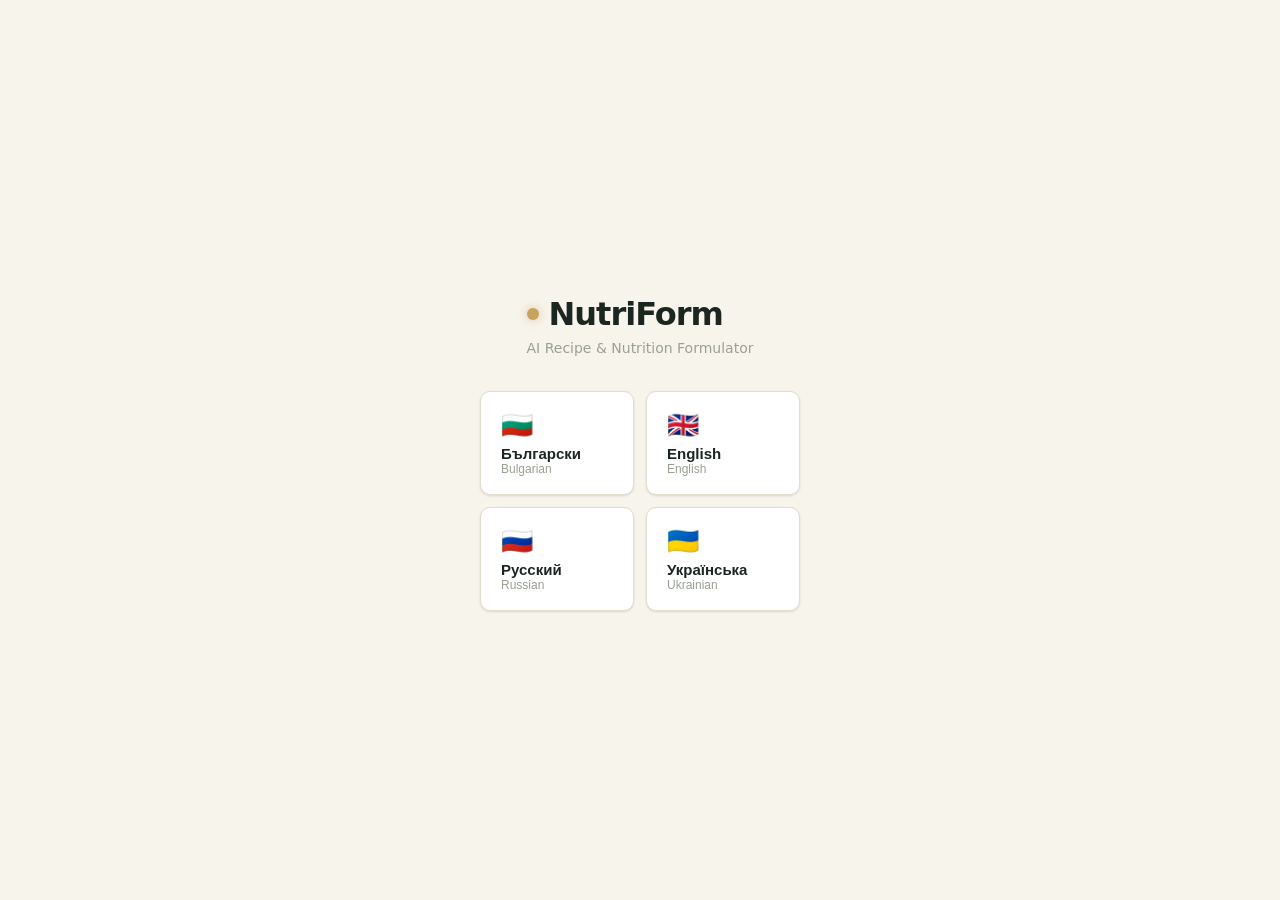
==== commit 424c3d13: "Приложението в „форест + злато" + повече AI цели със свободен текст ТЕМА (изравнена с landing-а): - " ====
--- a/public/index.html
+++ b/public/index.html
@@ -252,12 +252,34 @@
           <div id="el-rows"></div>
           <div class="el-composition" id="el-composition" style="display:none"></div>
           <div class="el-allergens" id="el-allergens" style="display:none"></div>
+          <div class="el-info" id="el-info" style="display:none"></div>
+          <div class="el-barcode" id="el-barcode" style="display:none; margin-top:7px;"></div>
           <div class="el-note" id="el-note"></div>
         </div>
+
+        <!-- Задължителни данни за етикета (EU 1169/2011) -->
+        <div class="card-soft" id="labelinfo-box" style="margin-top:14px; border:1px solid var(--border); border-radius:var(--rsm); padding:12px;">
+          <div id="lbl-labelinfo" style="font-size:12px; font-weight:600; color:var(--text2); text-transform:uppercase; letter-spacing:0.04em; margin-bottom:10px;">Label details (EU 1169/2011)</div>
+          <div class="field"><label id="lf-l-producer">Manufacturer (name & address)</label><input type="text" id="lf-producer" oninput="updateResults()" placeholder="напр. ЕТ Пример, гр. София, ул. ..."></div>
+          <div class="row">
+            <div class="field" style="flex:1"><label id="lf-l-net">Net weight</label><input type="text" id="lf-net" oninput="updateResults()" placeholder="напр. 250 г"></div>
+            <div class="field" style="flex:1"><label id="lf-l-best">Best before</label><input type="text" id="lf-best" oninput="updateResults()" placeholder="напр. 12.2026"></div>
+          </div>
+          <div class="row">
+            <div class="field" style="flex:1"><label id="lf-l-batch">Batch / lot</label><input type="text" id="lf-batch" oninput="updateResults()" placeholder="напр. L240615"></div>
+            <div class="field" style="flex:1"><label id="lf-l-origin">Country of origin</label><input type="text" id="lf-origin" oninput="updateResults()" placeholder="напр. България"></div>
+          </div>
+          <div class="field" style="margin-bottom:0"><label id="lf-l-storage">Storage conditions</label><input type="text" id="lf-storage" oninput="updateResults()" placeholder="напр. На сухо и хладно място"></div>
+        </div>
+
         <label class="quid-row" style="display:flex; align-items:center; gap:8px; margin-top:12px; font-size:13px; text-transform:none; letter-spacing:0; color:var(--text); cursor:pointer; font-weight:400;">
           <input type="checkbox" id="quid-toggle" onchange="updateResults()" style="width:auto;">
           <span id="lbl-quid">Show ingredient % (QUID)</span>
         </label>
+        <div class="field" style="margin-top:10px;">
+          <label id="lbl-barcode">Barcode (EAN-13)</label>
+          <input type="text" id="barcode-input" inputmode="numeric" placeholder="напр. 380123456789" oninput="updateResults()">
+        </div>
         <div class="print-controls" style="grid-template-columns:1fr 1fr; border-top:none; padding-top:0; margin-top:14px;">
           <div>
             <label id="lbl-font">Font</label>
@@ -300,6 +322,19 @@
               <option value="#5c4033">🤎 Chocolate</option>
             </select>
           </div>
+          <div>
+            <label id="lbl-bg">Background</label>
+            <select id="label-bg" onchange="applyLabelDesign()">
+              <option value="#ffffff">⬜ White</option>
+              <option value="#f7f3e8">🟫 Cream</option>
+              <option value="#eef3ee">🟩 Mint</option>
+              <option value="#eef1f6">🟦 Light blue</option>
+              <option value="#fdeef0">🟥 Rose</option>
+              <option value="#f5eef6">🟪 Lavender</option>
+              <option value="#1a3a2a">🌲 Dark green</option>
+              <option value="#2a2a2a">⬛ Dark</option>
+            </select>
+          </div>
         </div>
         <div class="print-controls">
           <div>
@@ -315,7 +350,8 @@
             <input type="number" id="label-copies" value="6" min="1" max="30">
           </div>
         </div>
-        <button class="btn btn-green" onclick="printLabels()" style="margin-top:12px" id="btn-print">🖨 Print labels</button>
+        <button class="btn btn-green" onclick="gateExport(printLabels)" style="margin-top:12px" id="btn-print">🖨 Print labels</button>
+        <button class="btn" onclick="gateExport(exportSpecSheet)" style="margin-top:8px; width:100%;" id="btn-spec">📄 Product spec (PDF)</button>
       </div>
  
       <!-- AI -->
@@ -327,16 +363,34 @@
             <select id="improve-goal">
               <option value="protein">↑ Protein</option>
               <option value="salt">↓ Salt</option>
+              <option value="sugar">↓ Sugar</option>
+              <option value="fat">↓ Fat</option>
               <option value="fiber">↑ Fiber</option>
               <option value="kcal">↓ Calories</option>
+              <option value="additives">🧼 Cleaner label</option>
               <option value="overall">★ Overall</option>
             </select>
           </div>
-          <button class="btn btn-amber" onclick="improveRecipe()" id="btn-improve">🔧 Improve recipe</button>
+          <div class="field" style="margin:10px 0 0">
+            <label id="lbl-improve-custom">Or describe what you want (optional)</label>
+            <input type="text" id="improve-custom" autocomplete="off" placeholder="e.g. less sugar and no palm oil">
+          </div>
+          <button class="btn btn-amber" onclick="improveRecipe()" id="btn-improve" style="margin-top:10px">🔧 Improve recipe</button>
         </div>
         <div id="ai-output"></div>
       </div>
     </div>
+  </div>
+
+  <!-- Лепкава лента с резултата (само на тесен екран) — резултатът се вижда
+       веднага, без да се скролва през целия формуляр. -->
+  <div id="quick-bar" onclick="jumpToResults()" role="button" tabindex="0">
+    <div class="qb-score" id="qb-score">–</div>
+    <div class="qb-stats">
+      <div><b id="qb-kcal">0</b> <span id="qb-kcal-l">ккал</span></div>
+      <div class="qb-sub" id="qb-per">на 100 г</div>
+    </div>
+    <div class="qb-cta" id="qb-cta">Виж етикета →</div>
   </div>
 </div>
 
@@ -362,7 +416,26 @@
   </div>
 </div>
 
-<script src="data.js"></script>
+<!-- Email gate за export (freemium lead capture) -->
+<div id="lead-modal" class="modal-overlay" style="display:none">
+  <div class="modal-card">
+    <h3 id="lead-title" class="modal-title"></h3>
+    <p id="lead-desc" style="font-size:13px;color:var(--text2);margin-bottom:12px"></p>
+    <div class="field">
+      <input type="email" id="lead-email" placeholder="you@example.com" autocomplete="email" style="width:100%">
+    </div>
+    <div id="lead-err" style="display:none;color:#c0483b;font-size:12px;margin-bottom:8px"></div>
+    <div class="em-actions" style="display:flex;gap:8px">
+      <button id="lead-submit" class="btn btn-green" onclick="submitLeadEmail()"></button>
+      <button id="lead-cancel" class="btn" onclick="closeLeadModal()"></button>
+    </div>
+    <p id="lead-fine" style="font-size:11px;color:var(--text3);margin-top:10px"></p>
+    <p id="lead-consent" style="font-size:11px;color:var(--text3);margin-top:4px"></p>
+  </div>
+</div>
+
+<script src="data/i18n.js"></script>
+<script src="data/ingredients.js"></script>
 <script src="app.js"></script>
 <script>
   // Регистрация на service worker (PWA — офлайн + инсталиране)
--- a/public/styles.css
+++ b/public/styles.css
@@ -1,15 +1,18 @@
 :root {
-  --bg: #f5f4f0;
+  /* Палитра „форест + злато" — изравнена с landing-а (dyslove.design) */
+  --bg: #f7f4ec;
   --surface: #ffffff;
-  --surface2: #edecea;
-  --border: #dedad3;
-  --border2: #c8c3ba;
-  --text: #18170f;
-  --text2: #6a6358;
-  --text3: #a09890;
-  --green: #2a6041;
-  --green-bg: #d4eddc;
-  --green-light: #e8f5eb;
+  --surface2: #efece3;
+  --border: #e3ddce;
+  --border2: #ccc4b3;
+  --text: #1c2620;
+  --text2: #636a5f;
+  --text3: #9aa093;
+  --green: #3a4b41;
+  --green-bg: #e3ebe4;
+  --green-light: #eef3ee;
+  --gold: #c7a35e;
+  --gold-soft: #e6cfa7;
   --amber: #7a5a18;
   --amber-bg: #fef0c0;
   --red: #8f2a22;
@@ -31,7 +34,7 @@
   z-index: 100; flex-direction: column; gap: 2rem;
 }
 .lang-logo { font-size: 32px; font-weight: 700; letter-spacing: -1px; color: var(--text); display: flex; align-items: center; gap: 10px; }
-.lang-logo-dot { width: 12px; height: 12px; background: var(--green); border-radius: 50%; }
+.lang-logo-dot { width: 12px; height: 12px; background: var(--gold); border-radius: 50%; box-shadow: 0 0 10px rgba(199,163,94,0.55); }
 .lang-tagline { font-size: 14px; color: var(--text3); text-align: center; }
 .lang-grid { display: grid; grid-template-columns: repeat(2, 1fr); gap: 12px; width: 320px; }
 .lang-btn {
@@ -52,7 +55,7 @@
   height: 54px; position: sticky; top: 0; z-index: 10; box-shadow: var(--shadow);
 }
 .logo { font-size: 18px; font-weight: 700; letter-spacing: -0.5px; display: flex; align-items: center; gap: 8px; }
-.logo-dot { width: 9px; height: 9px; background: var(--green); border-radius: 50%; }
+.logo-dot { width: 9px; height: 9px; background: var(--gold); border-radius: 50%; box-shadow: 0 0 8px rgba(199,163,94,0.5); }
 .topbar-right { display: flex; align-items: center; gap: 10px; }
 .lang-switch { font-size: 12px; color: var(--text3); cursor: pointer; padding: 4px 8px; border-radius: var(--rsm); border: 1px solid var(--border); background: transparent; }
 .lang-switch:hover { background: var(--surface2); }
@@ -171,6 +174,14 @@
 .eu-label .nut-row.head { font-size: 8.5px; font-weight: 700; color: #333; border-bottom: 1.5px solid #111; }
 .eu-label .nut-row.bold { font-weight: 700; }
 .eu-label .nut-row.sub .elc-name { padding-left: 12px; font-weight: 400; }
+.eu-label .el-info { font-size: 10px; margin-top: 7px; border-top: 0.5px solid #aaa; padding-top: 5px; line-height: 1.5; }
+.eu-label .el-info div { padding: 1px 0; }
+.eu-label .el-info b { font-weight: 700; }
+/* четимост при тъмен фон */
+.eu-label.dark-bg .nut-row, .eu-label.dark-bg .el-row, .eu-label.dark-bg .el-info, .eu-label.dark-bg .el-allergens, .eu-label.dark-bg .el-composition { border-color: rgba(255,255,255,0.35) !important; }
+.eu-label.dark-bg .nut-row.head { border-bottom-color: #fff !important; }
+.eu-label.dark-bg .nut-row .elc-ri { color: #e8e8e8; }
+.eu-label.dark-bg .el-note { color: #d8d8d8; border-top-color: rgba(255,255,255,0.35); }
 .eu-label .el-note { font-size: 8.5px; color: #555; margin-top: 7px; border-top: 0.5px solid #aaa; padding-top: 5px; }
  
 /* AI */
@@ -255,3 +266,37 @@
 .ai-search-action { color: var(--green); font-weight: 600; background: var(--green-light); position: sticky; bottom: 0; border-top: 1px solid var(--border); }
 .ai-search-action:hover { background: var(--green-bg); }
 .ai-search-action b { font-weight: 700; }
+
+/* ─── Лепкава лента с резултата (само тесен екран) ────────────────────────────
+   На телефон дясната колона пада под целия формуляр, тоест Nutri-Score и
+   калориите остават на ~3 екрана скрол. Лентата ги показва веднага и води
+   към пълния резултат с едно цъкане. */
+#quick-bar { display: none; }
+@media (max-width: 820px) {
+  #quick-bar {
+    display: flex; align-items: center; gap: 10px;
+    position: fixed; left: 0; right: 0; bottom: 0; z-index: 900;
+    padding: 9px 14px calc(9px + env(safe-area-inset-bottom, 0px));
+    background: var(--surface); border-top: 1px solid var(--border);
+    box-shadow: 0 -4px 18px rgba(0,0,0,0.10);
+    cursor: pointer; user-select: none;
+  }
+  #quick-bar:active { background: var(--bg); }
+  .qb-score {
+    flex: none; width: 38px; height: 38px; border-radius: 9px;
+    display: grid; place-items: center;
+    font-size: 20px; font-weight: 800; color: #fff; background: var(--text3);
+  }
+  .qb-score.g-A { background: #1e8f4e; } .qb-score.g-B { background: #7ac143; }
+  .qb-score.g-C { background: #f7c700; color: #333; } .qb-score.g-D { background: #ef8200; }
+  .qb-score.g-E { background: #e63e11; }
+  .qb-stats { flex: 1; line-height: 1.25; }
+  .qb-stats b { font-size: 17px; font-weight: 700; }
+  .qb-sub { font-size: 11px; color: var(--text3); }
+  .qb-cta {
+    flex: none; font-size: 13px; font-weight: 600; color: #fff;
+    background: var(--green); padding: 9px 14px; border-radius: 8px;
+  }
+  /* лентата не бива да покрива последния бутон на страницата */
+  #app { padding-bottom: 72px; }
+}
